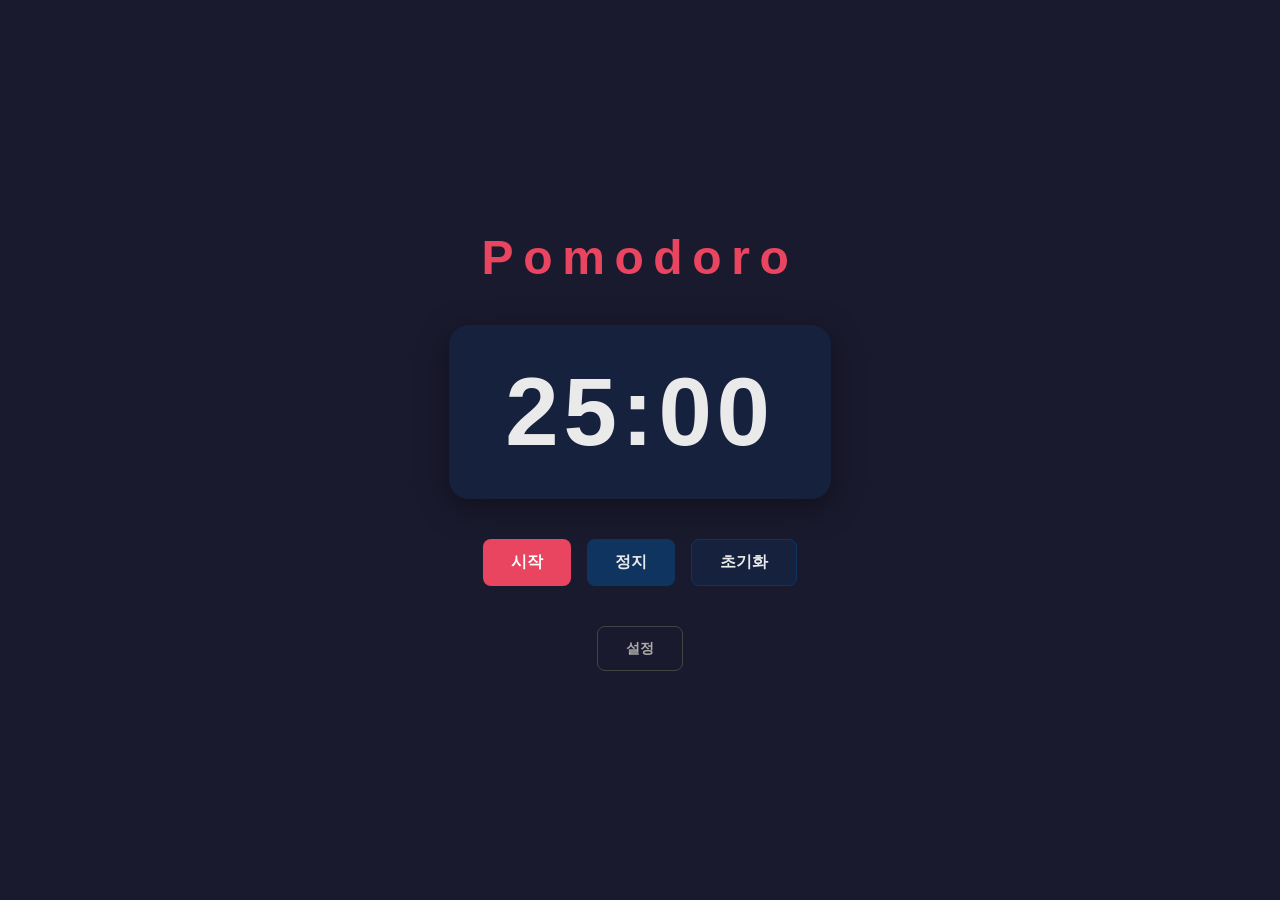
==== index.html @ 2b307477 "INIT" ====
<!doctype html>
<html lang="ko">
  <head>
    <meta charset="UTF-8" />
    <meta name="viewport" content="width=device-width, initial-scale=1.0" />
    <title>Pomodoro</title>
    <link rel="stylesheet" href="index.css" />
  </head>
  <body>
    <div class="container">
      <h1>Pomodoro</h1>

      <div class="timer">25:00</div>

      <div class="controls">
        <button class="btn btn-start" onclick="start()">시작</button>
        <button class="btn btn-stop" onclick="stop()">정지</button>
        <button class="btn btn-reset" onclick="reset()">초기화</button>
      </div>

      <a href="settings.html" class="btn btn-settings">설정</a>
    </div>
    <script src="index.js"></script>
  </body>
</html>
---- index.css ----
*,
*::before,
*::after {
  box-sizing: border-box;
  margin: 0;
  padding: 0;
}

body {
  min-height: 100vh;
  display: flex;
  align-items: center;
  justify-content: center;
  background-color: #1a1a2e;
  font-family: "Segoe UI", sans-serif;
  color: #eaeaea;
}

.container {
  display: flex;
  flex-direction: column;
  align-items: center;
  gap: 40px;
}

h1 {
  font-size: 3rem;
  letter-spacing: 0.2em;
  color: #e94560;
}

.timer {
  font-size: 6rem;
  font-weight: 700;
  letter-spacing: 0.05em;
  background-color: #16213e;
  padding: 32px 56px;
  border-radius: 20px;
  box-shadow: 0 8px 32px rgba(0, 0, 0, 0.4);
}

.controls {
  display: flex;
  gap: 16px;
}

.btn {
  padding: 12px 28px;
  font-size: 1rem;
  font-weight: 600;
  border: none;
  border-radius: 8px;
  cursor: pointer;
  text-decoration: none;
  transition:
    opacity 0.2s,
    transform 0.1s;
}

.btn:active {
  transform: scale(0.96);
}

.btn:hover {
  opacity: 0.85;
}

.btn-start {
  background-color: #e94560;
  color: #fff;
}
.btn-stop {
  background-color: #0f3460;
  color: #eaeaea;
}
.btn-reset {
  background-color: #16213e;
  color: #eaeaea;
  border: 1px solid #0f3460;
}
.btn-settings {
  background-color: transparent;
  color: #aaa;
  border: 1px solid #444;
  font-size: 0.9rem;
}
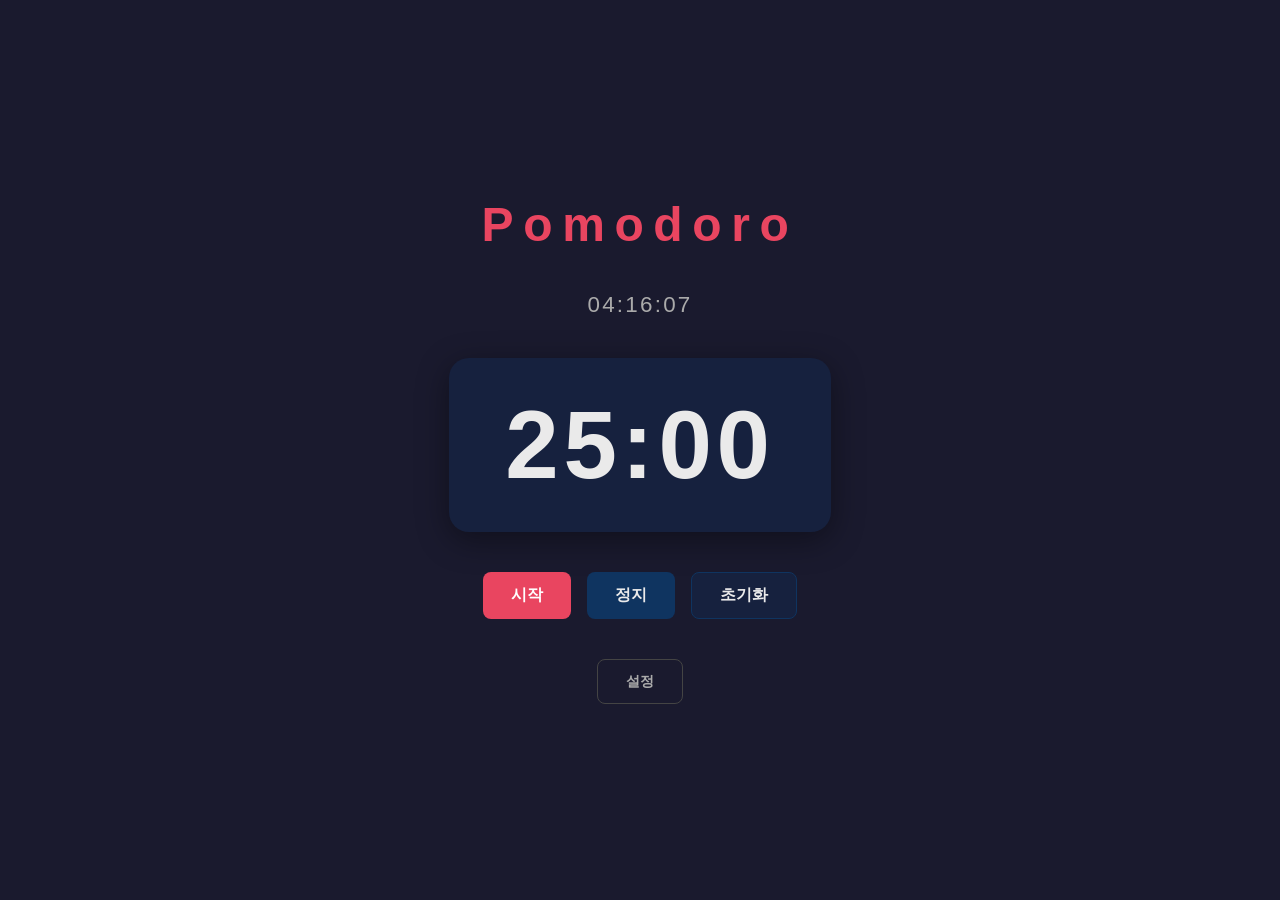
==== commit acb256bd: "쿨로드 권한설정 ++ 현재시간기능 추가" ====
--- a/index.html
+++ b/index.html
@@ -9,6 +9,8 @@
   <body>
     <div class="container">
       <h1>Pomodoro</h1>
+
+      <div class="current-time" id="currentTime"></div>
 
       <div class="timer">25:00</div>
 
--- a/index.css
+++ b/index.css
@@ -27,6 +27,12 @@
   font-size: 3rem;
   letter-spacing: 0.2em;
   color: #e94560;
+}
+
+.current-time {
+  font-size: 1.4rem;
+  color: #aaa;
+  letter-spacing: 0.1em;
 }
 
 .timer {
